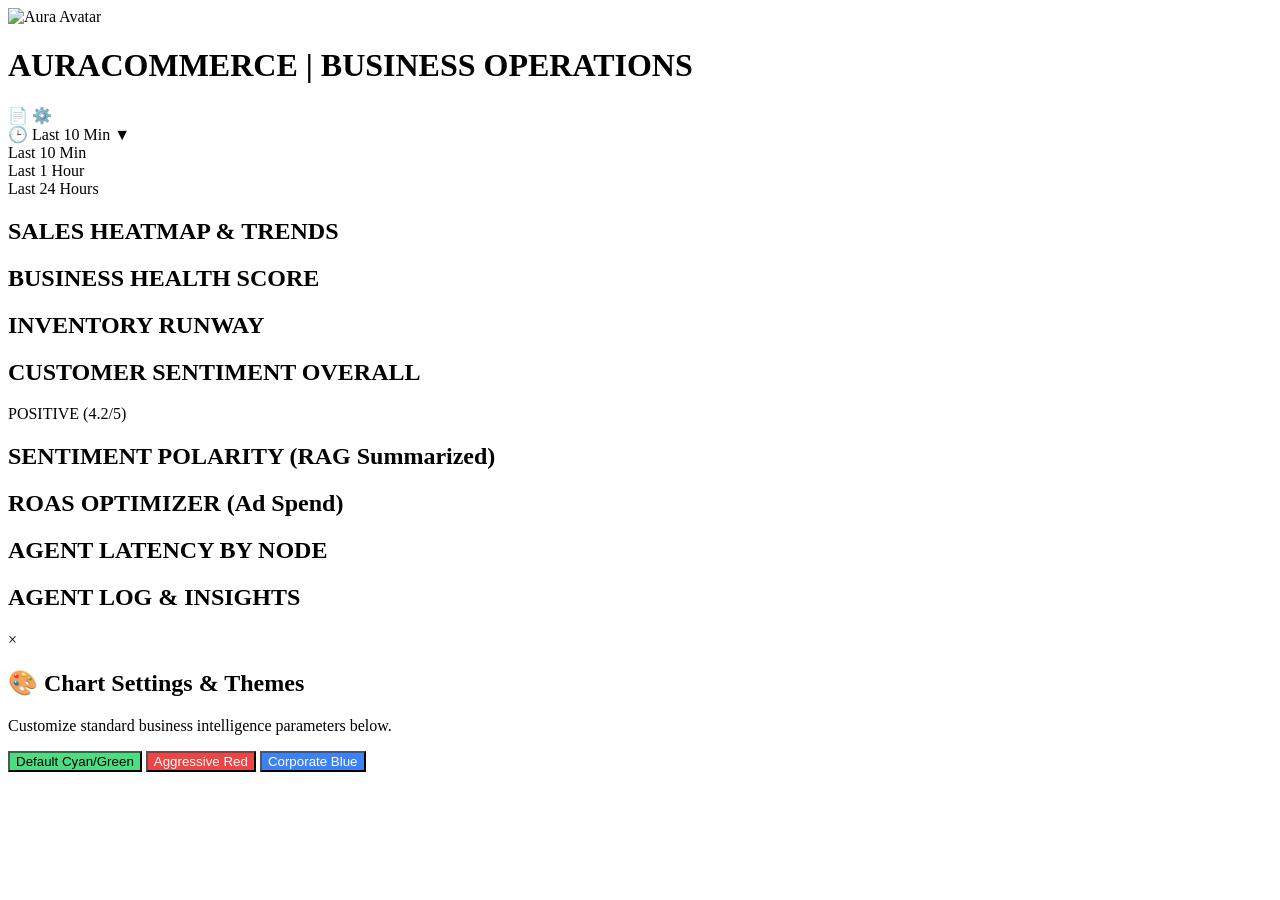
==== enterprise-agent-framework/ui/index.html @ ea4be59a "fix: successfully restored portfolio PDF and UI files" ====
<!DOCTYPE html>
<html lang="en">
<head>
    <meta charset="UTF-8">
    <meta name="viewport" content="width=device-width, initial-scale=1.0">
    <title>AuraCommerce | Business Operations</title>
    <!-- Premium Font -->
    <link href="https://fonts.googleapis.com/css2?family=Roboto:wght@300;400;500;700&display=swap" rel="stylesheet">
    <!-- Plotly -->
    <script src="https://cdn.plot.ly/plotly-2.30.0.min.js"></script>
    <link rel="stylesheet" href="/ui/style.css">
</head>
<body>
    <div class="app-container">
        <!-- Header -->
        <header class="app-header">
            <div class="logo">
                <img src="/ui/avatar.png" alt="Aura Avatar" class="avatar-icon">
                <h1>AURACOMMERCE <span class="divider">|</span> <span class="sub">BUSINESS OPERATIONS</span></h1>
            </div>
            <div class="header-controls">
                <!-- Data tooltip handles hover text -->
                <span class="ctrl-icon bounce-hover" data-tooltip="Download Report" onclick="downloadReport()">📄</span>
                <span class="ctrl-icon bounce-hover" data-tooltip="Settings" onclick="openSettings()">⚙️</span>
                
                <div class="time-select-container">
                    <div class="time-select bounce-hover" id="timeDropdownBtn">
                        🕒 <span id="timeLabel">Last 10 Min</span> ▼
                    </div>
                    <div class="dropdown-content" id="timeDropdown">
                        <div onclick="selectTime('Last 10 Min')">Last 10 Min</div>
                        <div onclick="selectTime('Last 1 Hour')">Last 1 Hour</div>
                        <div onclick="selectTime('Last 24 Hours')">Last 24 Hours</div>
                    </div>
                </div>
            </div>
        </header>

        <!-- Main Dashboard Grid -->
        <main class="dashboard-grid">
            <!-- Row 1 -->
            <div class="panel col-span-2 hover-zoom">
                <h2 class="panel-title">SALES HEATMAP & TRENDS</h2>
                <div id="chart-sales" class="chart-box"></div>
            </div>
            <div class="panel hover-zoom">
                <h2 class="panel-title">BUSINESS HEALTH SCORE</h2>
                <div id="chart-health" class="chart-box"></div>
            </div>
            <div class="panel hover-zoom">
                <h2 class="panel-title">INVENTORY RUNWAY</h2>
                <div id="chart-inventory" class="chart-box"></div>
            </div>

            <!-- Row 2 -->
            <div class="panel hover-zoom">
                <h2 class="panel-title">CUSTOMER SENTIMENT OVERALL</h2>
                <div class="sentiment-box">
                    <span id="sentiment-text" class="sent-text">POSITIVE</span>
                    <span id="sentiment-score" class="sent-score">(4.2/5)</span>
                </div>
            </div>
            <div class="panel col-span-2 hover-zoom">
                <h2 class="panel-title">SENTIMENT POLARITY (RAG Summarized)</h2>
                <div id="chart-polarity" class="chart-box"></div>
            </div>
            <div class="panel hover-zoom">
                <h2 class="panel-title">ROAS OPTIMIZER (Ad Spend)</h2>
                <div id="chart-roas" class="chart-box"></div>
            </div>

            <!-- Row 3 -->
            <div class="panel col-span-2 hover-zoom">
                <h2 class="panel-title">AGENT LATENCY BY NODE</h2>
                <div id="chart-latency" class="chart-box"></div>
            </div>
            <div class="panel col-span-2 hover-zoom">
                <h2 class="panel-title">AGENT LOG & INSIGHTS</h2>
                <div class="log-box" id="agent-logs">
                    <!-- Text inserted by JS -->
                </div>
            </div>
        </main>
    </div>

    <!-- Settings Modal -->
    <div id="settingsModal" class="modal">
        <div class="modal-content glass">
            <span class="close" onclick="closeSettings()">&times;</span>
            <h2>🎨 Chart Settings & Themes</h2>
            <p>Customize standard business intelligence parameters below.</p>
            
            <div class="theme-options">
                <button onclick="setTheme('default')" class="theme-btn" style="background:#4ade80; color:#000;">Default Cyan/Green</button>
                <button onclick="setTheme('red')" class="theme-btn" style="background:#ef4444; color:#fff;">Aggressive Red</button>
                <button onclick="setTheme('blue')" class="theme-btn" style="background:#3b82f6; color:#fff;">Corporate Blue</button>
            </div>
        </div>
    </div>

    <script src="/ui/app.js"></script>
</body>
</html>
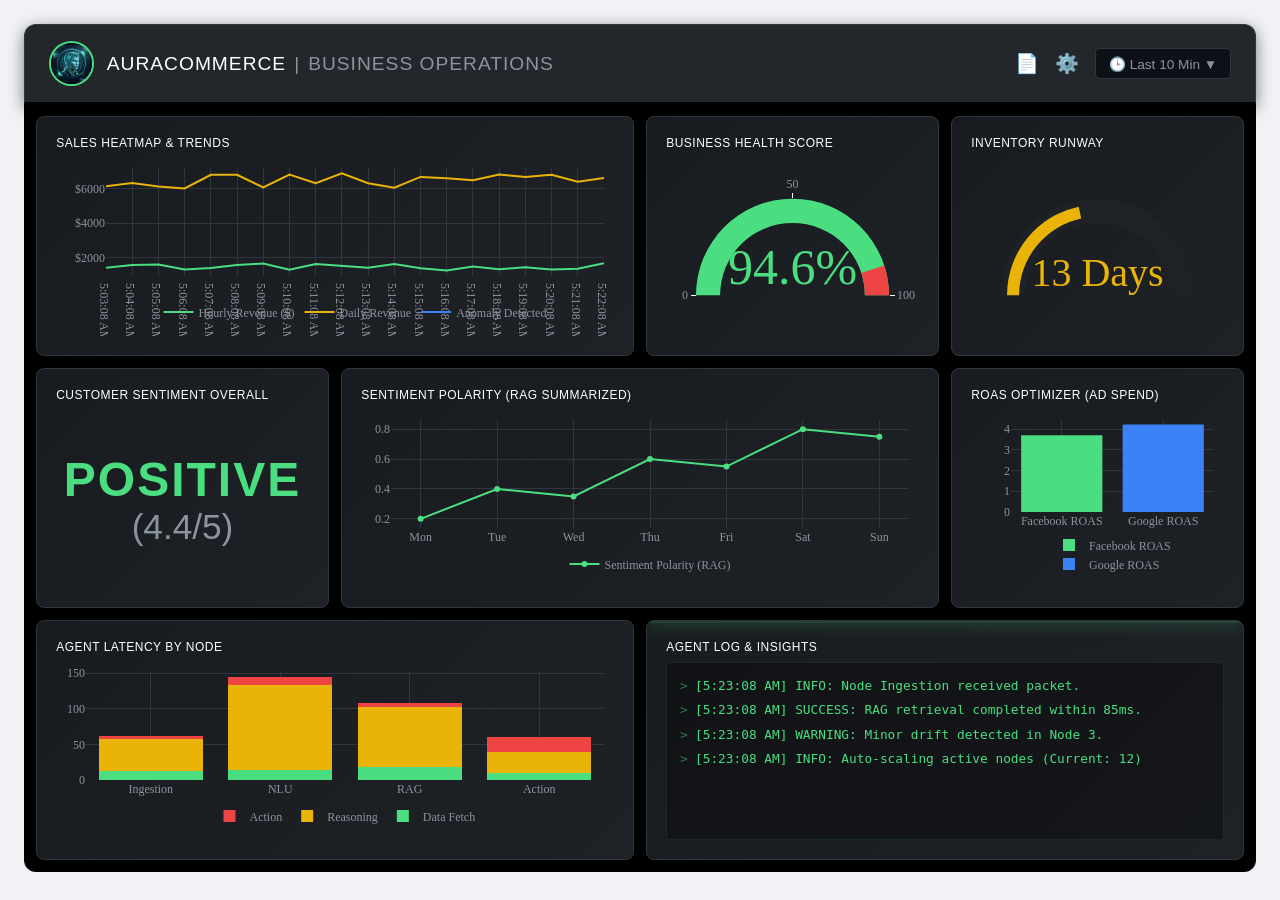
==== commit bdc196e9: "fix: restore missing avatar and finalize professional dashboard simulation demo" ====
--- a/enterprise-agent-framework/ui/index.html
+++ b/enterprise-agent-framework/ui/index.html
@@ -8,14 +8,14 @@
     <link href="https://fonts.googleapis.com/css2?family=Roboto:wght@300;400;500;700&display=swap" rel="stylesheet">
     <!-- Plotly -->
     <script src="https://cdn.plot.ly/plotly-2.30.0.min.js"></script>
-    <link rel="stylesheet" href="/ui/style.css">
+    <link rel="stylesheet" href="style.css">
 </head>
 <body>
     <div class="app-container">
         <!-- Header -->
         <header class="app-header">
             <div class="logo">
-                <img src="/ui/avatar.png" alt="Aura Avatar" class="avatar-icon">
+                <img src="avatar.png" alt="Aura Avatar" class="avatar-icon">
                 <h1>AURACOMMERCE <span class="divider">|</span> <span class="sub">BUSINESS OPERATIONS</span></h1>
             </div>
             <div class="header-controls">
@@ -98,6 +98,6 @@
         </div>
     </div>
 
-    <script src="/ui/app.js"></script>
+    <script src="app.js"></script>
 </body>
 </html>
--- a/enterprise-agent-framework/ui/style.css
+++ b/enterprise-agent-framework/ui/style.css
@@ -0,0 +1,267 @@
+:root {
+    --bg-page: #f0f2f5;
+    --bg-panel: #181b1f;
+    --text-main: #e6edf3;
+    --text-muted: #8b949e;
+    --panel-border: #30363d;
+    
+    /* Theme Colors (Changeable via JS) */
+    --color-primary: #4ade80;
+    --color-secondary: #3b82f6;
+    --color-tertiary: #eab308;
+    --color-danger: #ef4444;
+}
+
+* { box-sizing: border-box; margin: 0; padding: 0; }
+
+body {
+    font-family: 'Roboto', -apple-system, sans-serif;
+    background-color: var(--bg-page);
+    color: var(--text-main);
+    min-height: 100vh;
+}
+
+.app-container {
+    max-width: 1600px;
+    margin: 0 auto;
+    padding: 1.5rem;
+}
+
+/* Header & Avatar */
+.app-header {
+    background: rgba(24, 27, 31, 0.95);
+    backdrop-filter: blur(10px);
+    border: 1px solid var(--panel-border);
+    border-radius: 12px 12px 0 0;
+    padding: 1rem 1.5rem;
+    display: flex;
+    justify-content: space-between;
+    align-items: center;
+    border-bottom: 2px solid #000;
+    box-shadow: 0 4px 15px rgba(0,0,0,0.5);
+}
+
+.logo {
+    display: flex;
+    align-items: center;
+    gap: 0.8rem;
+}
+
+.avatar-icon {
+    width: 45px;
+    height: 45px;
+    border-radius: 50%;
+    border: 2px solid var(--color-primary);
+}
+
+.logo h1 {
+    font-size: 1.2rem;
+    font-weight: 500;
+    letter-spacing: 1px;
+    color: #fff;
+    display: flex;
+    align-items: center;
+    gap: 0.5rem;
+}
+
+.logo .divider { color: var(--text-muted); }
+.logo .sub { font-weight: 300; color: var(--text-muted); }
+
+/* Header Controls & Tooltips */
+.header-controls {
+    display: flex;
+    gap: 1rem;
+    align-items: center;
+}
+
+.ctrl-icon {
+    color: var(--text-muted);
+    cursor: pointer;
+    font-size: 1.2rem;
+    position: relative;
+}
+
+/* Tooltip implementation */
+.ctrl-icon::after {
+    content: attr(data-tooltip);
+    position: absolute;
+    bottom: -30px;
+    left: 50%;
+    transform: translateX(-50%);
+    background: #000;
+    color: #fff;
+    padding: 4px 8px;
+    border-radius: 4px;
+    font-size: 0.75rem;
+    white-space: nowrap;
+    opacity: 0;
+    pointer-events: none;
+    transition: opacity 0.2s;
+    z-index: 10;
+}
+.ctrl-icon:hover::after { opacity: 1; }
+
+/* Custom Time Dropdown */
+.time-select-container { position: relative; display: inline-block; }
+.time-select {
+    background: #0d1117;
+    border: 1px solid var(--panel-border);
+    padding: 0.4rem 0.8rem;
+    border-radius: 4px;
+    font-size: 0.85rem;
+    color: var(--text-muted);
+    cursor: pointer;
+}
+
+.dropdown-content {
+    display: none;
+    position: absolute;
+    right: 0;
+    background-color: #0d1117;
+    min-width: 160px;
+    box-shadow: 0px 8px 16px 0px rgba(0,0,0,0.5);
+    z-index: 20;
+    border: 1px solid var(--panel-border);
+    border-radius: 4px;
+    margin-top: 5px;
+}
+
+.dropdown-content div {
+    color: var(--text-main);
+    padding: 12px 16px;
+    text-decoration: none;
+    display: block;
+    cursor: pointer;
+    font-size: 0.85rem;
+}
+.dropdown-content div:hover { background-color: #1e2126; color: var(--color-primary); }
+
+.time-select-container:hover .dropdown-content { display: block; }
+
+/* Dashboard Grid Structure */
+.dashboard-grid {
+    display: grid;
+    grid-template-columns: repeat(4, 1fr);
+    grid-auto-rows: 240px;
+    gap: 12px; 
+    background-color: #000; 
+    padding: 12px; 
+    border-radius: 0 0 12px 12px;
+}
+
+.panel {
+    background: linear-gradient(135deg, rgba(24, 27, 31, 1) 0%, rgba(30, 33, 38, 1) 100%);
+    padding: 1.2rem;
+    display: flex;
+    flex-direction: column;
+    border: 1px solid var(--panel-border);
+    border-radius: 8px;
+    position: relative;
+    overflow: hidden;
+    transition: all 0.3s cubic-bezier(0.4, 0, 0.2, 1);
+}
+
+/* Enhancing Interactivity per user request: ZOOM & BOUNCE */
+.hover-zoom:hover {
+    transform: scale(1.015);
+    z-index: 5;
+    box-shadow: 0 10px 25px rgba(0,0,0,0.5);
+    border: 1px solid var(--color-primary);
+}
+
+.bounce-hover { transition: transform 0.2s cubic-bezier(0.175, 0.885, 0.32, 1.275); }
+.bounce-hover:hover { transform: translateY(-3px) scale(1.1); color: #fff; }
+
+.col-span-2 { grid-column: span 2; }
+
+.panel-title {
+    font-size: 0.75rem;
+    font-weight: 500;
+    color: #fff;
+    text-transform: uppercase;
+    letter-spacing: 0.5px;
+    margin-bottom: 0.5rem;
+}
+
+.chart-box { flex-grow: 1; width: 100%; position: relative; }
+
+.sentiment-box {
+    display: flex;
+    flex-direction: column;
+    justify-content: center;
+    align-items: center;
+    height: 100%;
+}
+.sent-text { font-size: 3rem; font-weight: 700; color: var(--color-primary); letter-spacing: 2px; }
+.sent-score { font-size: 2.2rem; font-weight: 300; color: var(--text-muted); }
+
+.log-box {
+    font-family: 'JetBrains Mono', monospace;
+    font-size: 0.8rem;
+    color: var(--color-primary);
+    line-height: 1.6;
+    overflow-y: auto;
+    padding: 0.8rem;
+    height: 100%;
+    background: rgba(0,0,0,0.3);
+    border-radius: 4px;
+    border: 1px solid rgba(74, 222, 128, 0.1);
+}
+
+.log-box div {
+    position: relative;
+    padding-left: 15px;
+    margin-bottom: 4px;
+}
+
+.log-box div::before {
+    content: '>';
+    position: absolute;
+    left: 0;
+    opacity: 0.5;
+}
+
+/* Scanning Scanline Effect */
+.log-box::after {
+    content: "";
+    position: absolute;
+    top: 0; left: 0; width: 100%; height: 2px;
+    background: rgba(74, 222, 128, 0.2);
+    box-shadow: 0 0 15px var(--color-primary);
+    animation: scanning 3s linear infinite;
+    pointer-events: none;
+}
+
+@keyframes scanning {
+    0% { top: 0; }
+    100% { top: 100%; }
+}
+
+/* Modals */
+.modal {
+    display: none; 
+    position: fixed; 
+    z-index: 100; 
+    left: 0; top: 0; width: 100%; height: 100%; 
+    background-color: rgba(0,0,0,0.6); 
+    backdrop-filter: blur(5px);
+}
+.modal-content.glass {
+    background: rgba(24, 27, 31, 0.85);
+    margin: 10% auto; 
+    padding: 2rem; 
+    border: 1px solid var(--panel-border); 
+    width: 40%;
+    border-radius: 12px;
+    color: #fff;
+    box-shadow: 0 0 30px rgba(0,0,0,0.8);
+}
+.close {
+    color: #aaa; float: right; font-size: 28px; font-weight: bold; cursor: pointer;
+}
+.close:hover { color: #fff; }
+.theme-options { margin-top: 20px; display: flex; gap: 15px; flex-wrap: wrap; }
+.theme-btn {
+    border: none; padding: 10px 20px; border-radius: 4px; font-weight: bold; cursor: pointer; transition: 0.2s;
+}
+.theme-btn:hover { transform: scale(1.05); }
